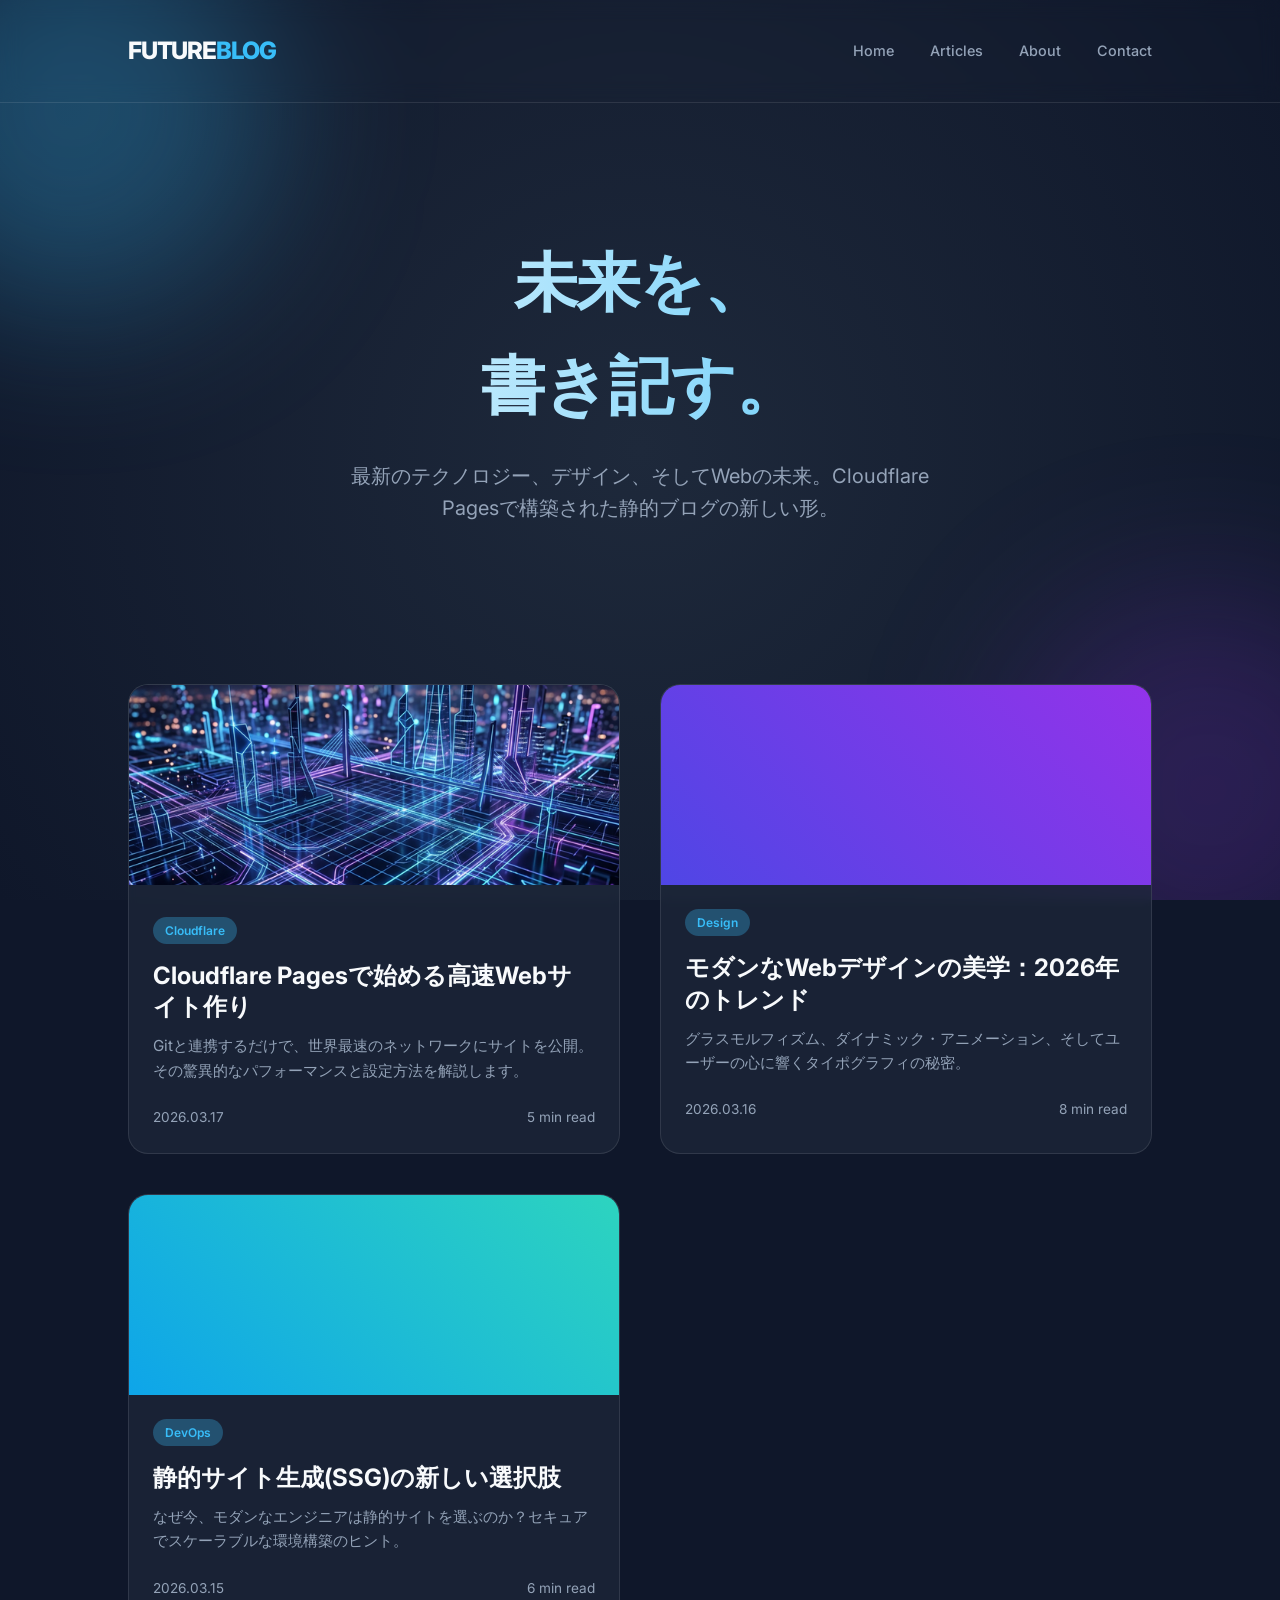
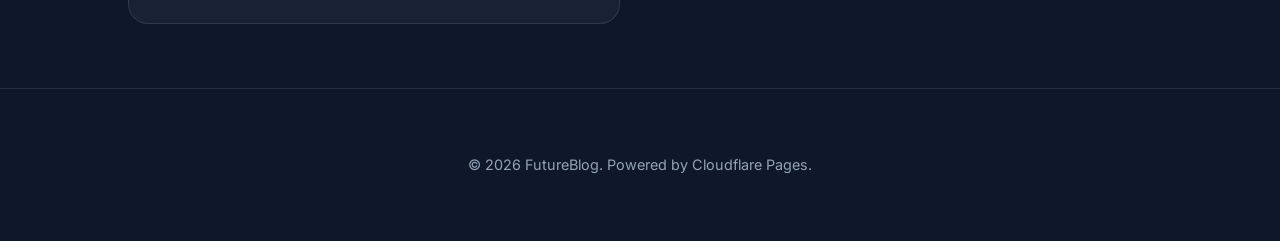
==== index.html @ a9544e0a "Initial commit of FutureBlog" ====
<!DOCTYPE html>
<html lang="ja">
<head>
    <meta charset="UTF-8">
    <meta name="viewport" content="width=device-width, initial-scale=1.0">
    <title>FutureBlog | 次世代のテックブログ</title>
    <meta name="description" content="最新のテクノロジーとデザインを融合させた、Cloudflare Pagesで構築された次世代のブログ。">
    <link rel="stylesheet" href="css/style.css">
</head>
<body>
    <div class="bg-blobs">
        <div class="blob" style="top: -10%; left: -10%;"></div>
        <div class="blob" style="bottom: -10%; right: -10%; background: rgba(147, 51, 234, 0.2);"></div>
    </div>

    <header>
        <a href="#" class="logo">FUTURE<span>BLOG</span></a>
        <nav>
            <a href="#">Home</a>
            <a href="#">Articles</a>
            <a href="#">About</a>
            <a href="#">Contact</a>
        </nav>
    </header>

    <section class="hero fade-in">
        <h1>未来を、<br>書き記す。</h1>
        <p>最新のテクノロジー、デザイン、そしてWebの未来。Cloudflare Pagesで構築された静的ブログの新しい形。</p>
    </section>

    <main class="container">
        <div class="grid">
            <!-- Article 1 -->
            <article class="card fade-in" style="animation-delay: 0.2s;" onclick="window.location.href='posts/first-post.html'">
                <img src="assets/images/hero.png" alt="テック記事" class="card-image">
                <div class="card-content">
                    <span class="card-tag">Cloudflare</span>
                    <h3>Cloudflare Pagesで始める高速Webサイト作り</h3>
                    <p>Gitと連携するだけで、世界最速のネットワークにサイトを公開。その驚異的なパフォーマンスと設定方法を解説します。</p>
                    <div class="card-footer">
                        <span>2026.03.17</span>
                        <span>5 min read</span>
                    </div>
                </div>
            </article>

            <!-- Article 2 -->
            <article class="card fade-in" style="animation-delay: 0.4s;">
                <div class="card-image" style="background: linear-gradient(45deg, #4f46e5, #9333ea);"></div>
                <div class="card-content">
                    <span class="card-tag">Design</span>
                    <h3>モダンなWebデザインの美学：2026年のトレンド</h3>
                    <p>グラスモルフィズム、ダイナミック・アニメーション、そしてユーザーの心に響くタイポグラフィの秘密。</p>
                    <div class="card-footer">
                        <span>2026.03.16</span>
                        <span>8 min read</span>
                    </div>
                </div>
            </article>

            <!-- Article 3 -->
            <article class="card fade-in" style="animation-delay: 0.6s;">
                <div class="card-image" style="background: linear-gradient(45deg, #0ea5e9, #2dd4bf);"></div>
                <div class="card-content">
                    <span class="card-tag">DevOps</span>
                    <h3>静的サイト生成(SSG)の新しい選択肢</h3>
                    <p>なぜ今、モダンなエンジニアは静的サイトを選ぶのか？セキュアでスケーラブルな環境構築のヒント。</p>
                    <div class="card-footer">
                        <span>2026.03.15</span>
                        <span>6 min read</span>
                    </div>
                </div>
            </article>
        </div>
    </main>

    <footer>
        <p>&copy; 2026 FutureBlog. Powered by Cloudflare Pages.</p>
    </footer>

    <script src="js/app.js"></script>
</body>
</html>
---- css/style.css ----
@import url('https://fonts.googleapis.com/css2?family=Inter:wght@300;400;600;800&display=swap');

:root {
    --bg-color: #0f172a;
    --surface-color: rgba(30, 41, 59, 0.7);
    --glass-border: rgba(255, 255, 255, 0.1);
    --accent-color: #38bdf8;
    --accent-glow: rgba(56, 189, 248, 0.3);
    --text-primary: #f8fafc;
    --text-secondary: #94a3b8;
    --transition-speed: 0.3s;
}

* {
    margin: 0;
    padding: 0;
    box-sizing: border-box;
}

body {
    font-family: 'Inter', sans-serif;
    background-color: var(--bg-color);
    color: var(--text-primary);
    line-height: 1.6;
    overflow-x: hidden;
}

/* Background Animation */
.bg-blobs {
    position: fixed;
    top: 0;
    left: 0;
    width: 100%;
    height: 100%;
    z-index: -1;
    overflow: hidden;
    background: radial-gradient(circle at 50% 50%, #1e293b 0%, #0f172a 100%);
}

.blob {
    position: absolute;
    width: 400px;
    height: 400px;
    background: var(--accent-glow);
    filter: blur(80px);
    border-radius: 50%;
    animation: move 20s infinite alternate;
}

@keyframes move {
    from { transform: translate(-10%, -10%) scale(1); }
    to { transform: translate(20%, 20%) scale(1.2); }
}

/* Layout */
header {
    padding: 2rem 10%;
    display: flex;
    justify-content: space-between;
    align-items: center;
    backdrop-filter: blur(10px);
    position: sticky;
    top: 0;
    z-index: 100;
    border-bottom: 1px solid var(--glass-border);
}

.logo {
    font-size: 1.5rem;
    font-weight: 800;
    letter-spacing: -0.05em;
    color: var(--text-primary);
    text-decoration: none;
}

.logo span {
    color: var(--accent-color);
}

nav a {
    color: var(--text-secondary);
    text-decoration: none;
    margin-left: 2rem;
    font-size: 0.9rem;
    font-weight: 500;
    transition: var(--transition-speed);
}

nav a:hover {
    color: var(--accent-color);
}

/* Hero */
.hero {
    padding: 8rem 10% 4rem;
    text-align: center;
}

.hero h1 {
    font-size: 4rem;
    font-weight: 800;
    margin-bottom: 1.5rem;
    letter-spacing: -0.02em;
    background: linear-gradient(to right, #fff, var(--accent-color));
    -webkit-background-clip: text;
    background-clip: text;
    -webkit-text-fill-color: transparent;
}

.hero p {
    font-size: 1.25rem;
    color: var(--text-secondary);
    max-width: 600px;
    margin: 0 auto 2rem;
}

/* Blog Grid */
.container {
    padding: 4rem 10%;
    max-width: 1400px;
    margin: 0 auto;
}

.grid {
    display: grid;
    grid-template-columns: repeat(auto-fill, minmax(350px, 1fr));
    gap: 2.5rem;
}

.card {
    background: var(--surface-color);
    border: 1px solid var(--glass-border);
    border-radius: 20px;
    overflow: hidden;
    transition: transform 0.4s cubic-bezier(0.175, 0.885, 0.32, 1.275), box-shadow 0.4s;
    backdrop-filter: blur(5px);
    cursor: pointer;
}

.card:hover {
    transform: translateY(-10px);
    box-shadow: 0 20px 40px rgba(0, 0, 0, 0.3), 0 0 20px var(--accent-glow);
    border-color: var(--accent-color);
}

.card-image {
    width: 100%;
    height: 200px;
    object-fit: cover;
    background: #1e293b; /* Placeholder color */
}

.card-content {
    padding: 1.5rem;
}

.card-tag {
    display: inline-block;
    padding: 0.25rem 0.75rem;
    background: var(--accent-glow);
    color: var(--accent-color);
    border-radius: 100px;
    font-size: 0.75rem;
    font-weight: 600;
    margin-bottom: 1rem;
}

.card h3 {
    font-size: 1.5rem;
    margin-bottom: 0.75rem;
    line-height: 1.3;
}

.card p {
    color: var(--text-secondary);
    font-size: 0.95rem;
    margin-bottom: 1.5rem;
}

.card-footer {
    display: flex;
    justify-content: space-between;
    align-items: center;
    color: var(--text-secondary);
    font-size: 0.85rem;
}

/* Footer */
footer {
    padding: 4rem 10%;
    text-align: center;
    border-top: 1px solid var(--glass-border);
    color: var(--text-secondary);
    font-size: 0.9rem;
}

/* Micro-animations */
.fade-in {
    opacity: 0;
    transform: translateY(20px);
    animation: fadeIn 0.8s forwards;
}

@keyframes fadeIn {
    to {
        opacity: 1;
        transform: translateY(0);
    }
}
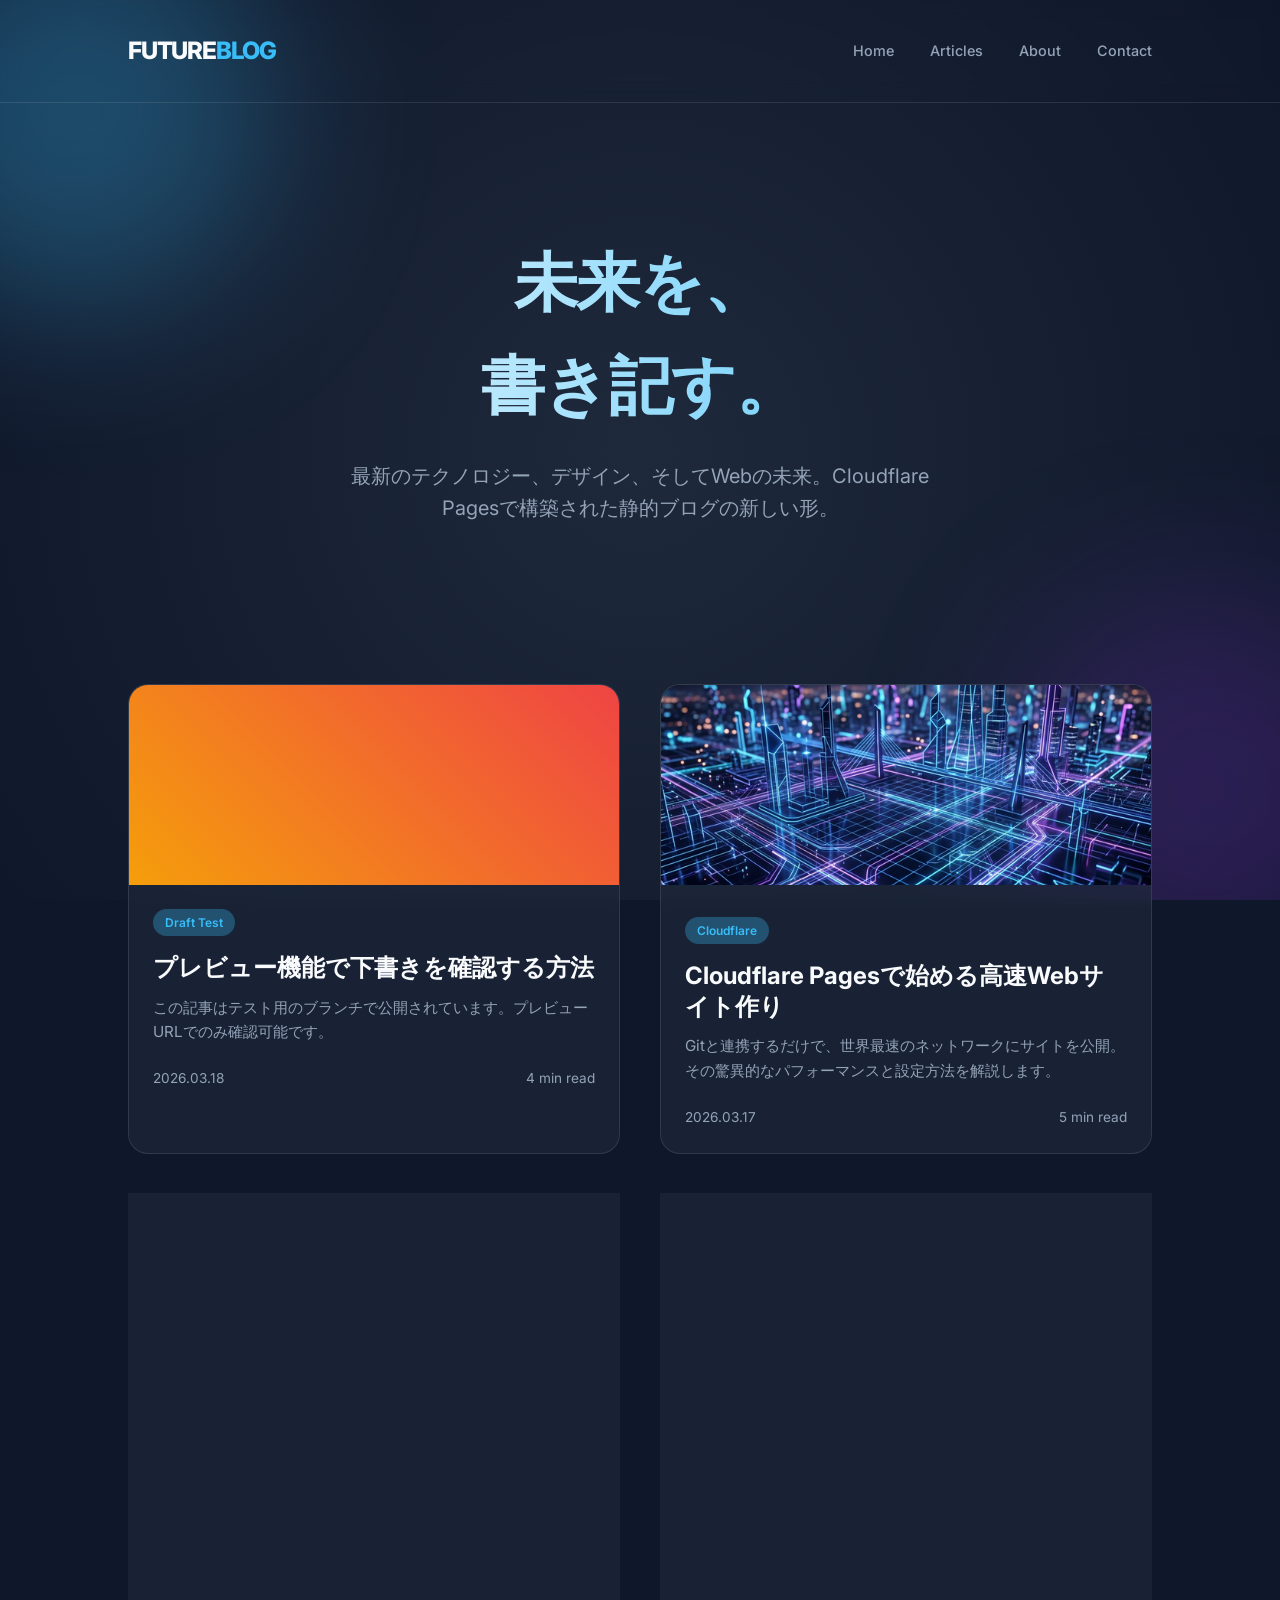
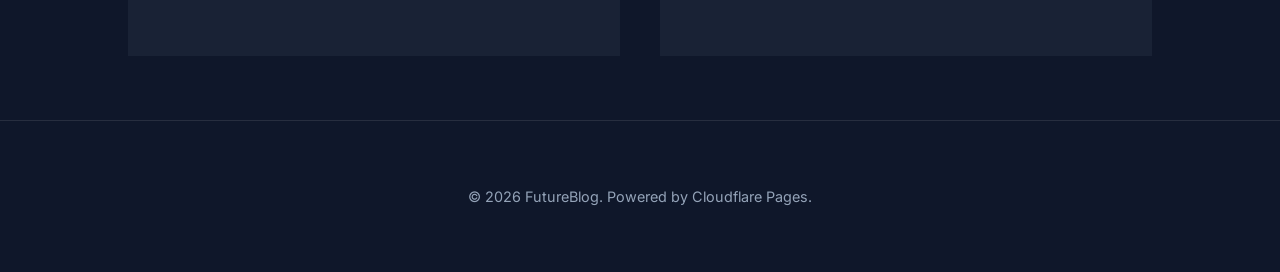
==== commit 399228ba: "Create second post on preview branch" ====
--- a/index.html
+++ b/index.html
@@ -31,6 +31,20 @@
     <main class="container">
         <div class="grid">
             <!-- Article 1 -->
+            <article class="card fade-in" style="animation-delay: 0.1s;" onclick="window.location.href='posts/second-post.html'">
+                <div class="card-image" style="background: linear-gradient(45deg, #f59e0b, #ef4444);"></div>
+                <div class="card-content">
+                    <span class="card-tag">Draft Test</span>
+                    <h3>プレビュー機能で下書きを確認する方法</h3>
+                    <p>この記事はテスト用のブランチで公開されています。プレビューURLでのみ確認可能です。</p>
+                    <div class="card-footer">
+                        <span>2026.03.18</span>
+                        <span>4 min read</span>
+                    </div>
+                </div>
+            </article>
+
+            <!-- Article 2 -->
             <article class="card fade-in" style="animation-delay: 0.2s;" onclick="window.location.href='posts/first-post.html'">
                 <img src="assets/images/hero.png" alt="テック記事" class="card-image">
                 <div class="card-content">
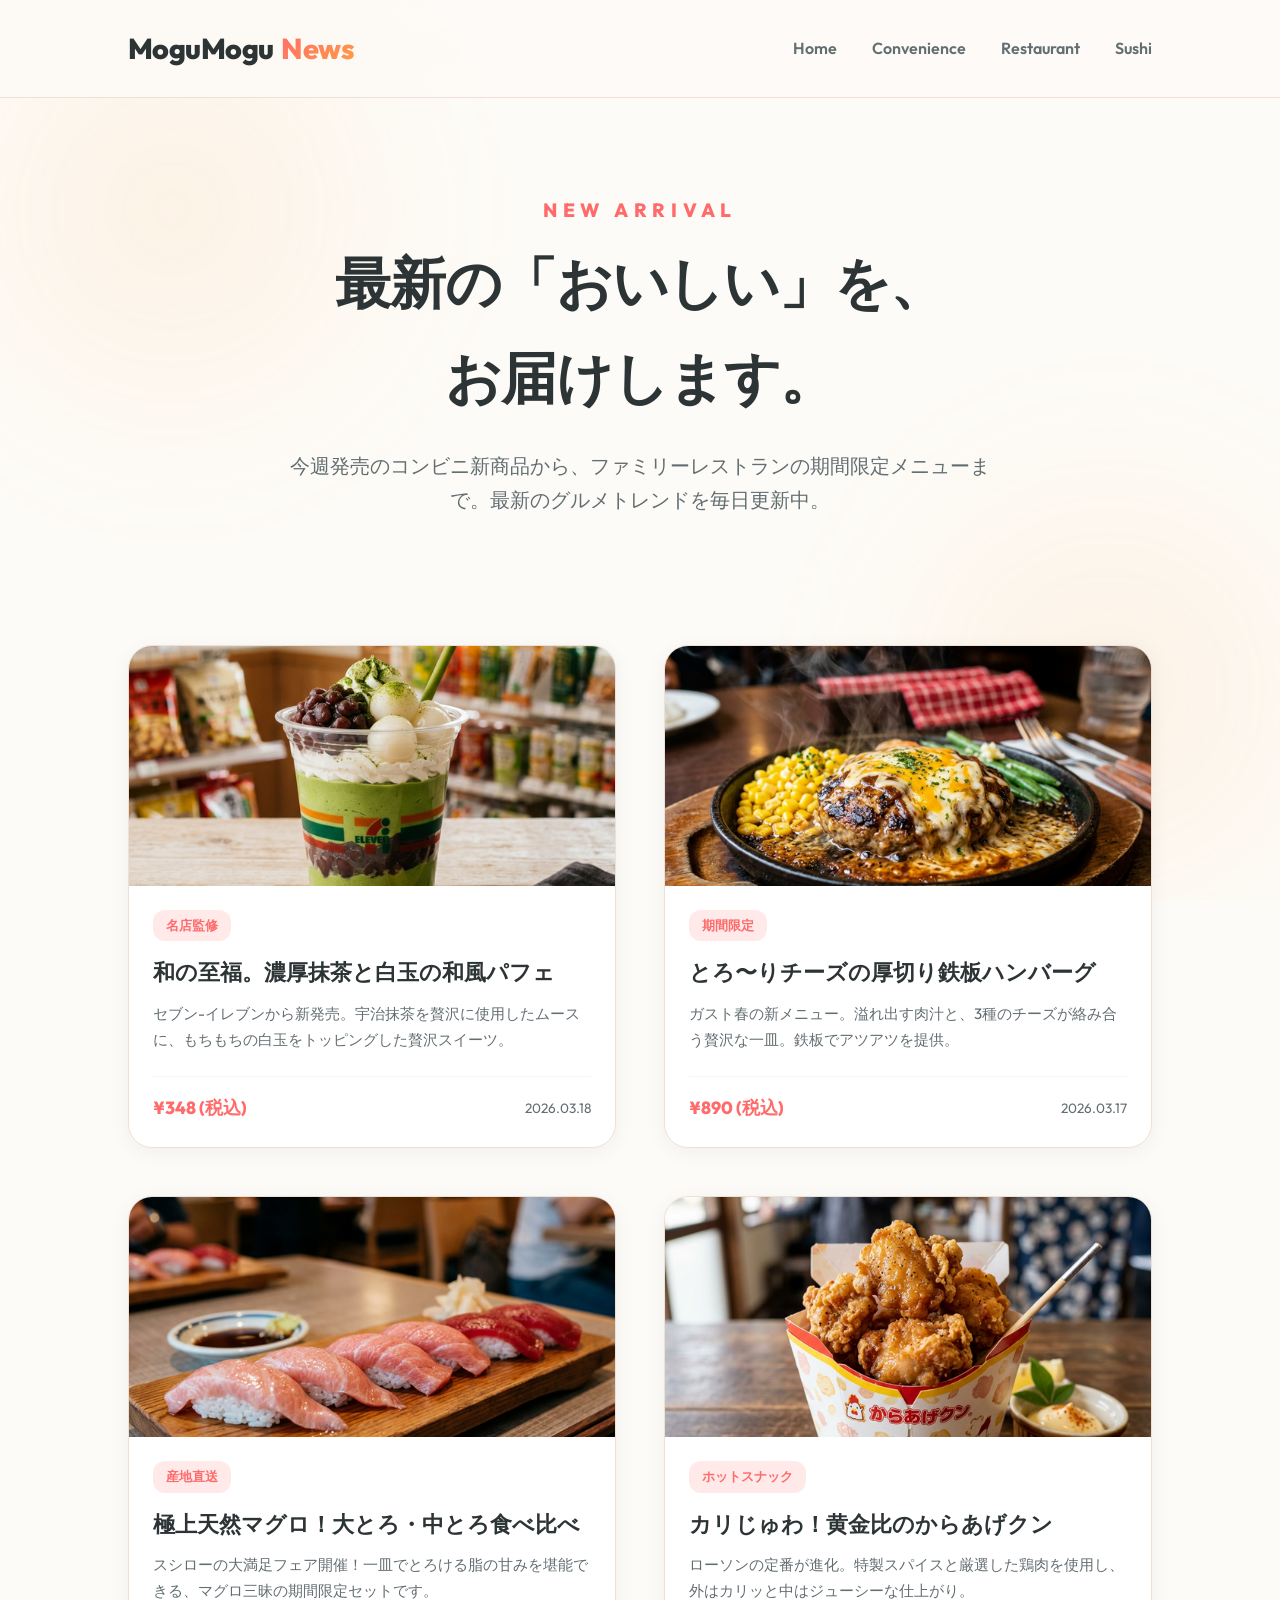
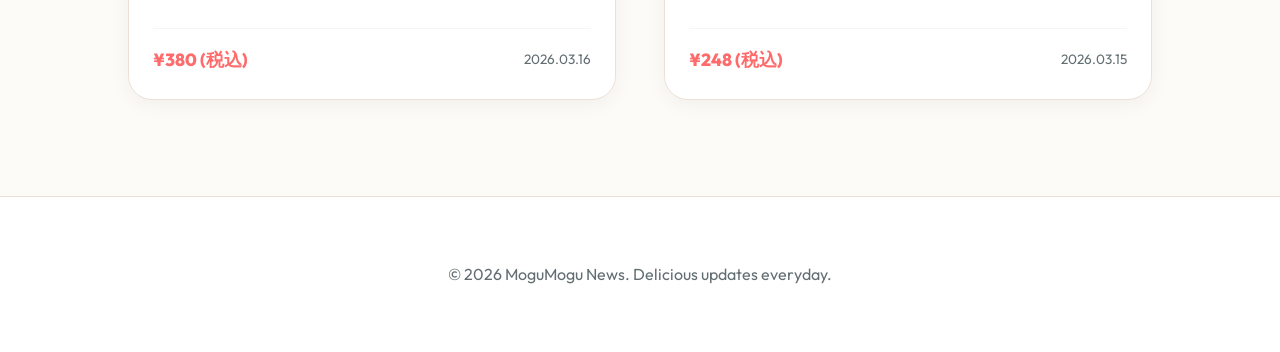
==== commit 105a5788: "Renew design and content for MoguMogu News (gourmet site)" ====
--- a/index.html
+++ b/index.html
@@ -3,85 +3,93 @@
 <head>
     <meta charset="UTF-8">
     <meta name="viewport" content="width=device-width, initial-scale=1.0">
-    <title>FutureBlog | 次世代のテックブログ</title>
-    <meta name="description" content="最新のテクノロジーとデザインを融合させた、Cloudflare Pagesで構築された次世代のブログ。">
+    <title>MoguMogu News | コンビニ・外食の新メニュー情報</title>
+    <meta name="description" content="コンビニの新感覚スイーツから、ファミレス・回転寿司の最新メニューまで。今日食べたい「おいしい」が見つかるグルメメディア。">
     <link rel="stylesheet" href="css/style.css">
 </head>
 <body>
     <div class="bg-blobs">
         <div class="blob" style="top: -10%; left: -10%;"></div>
-        <div class="blob" style="bottom: -10%; right: -10%; background: rgba(147, 51, 234, 0.2);"></div>
+        <div class="blob" style="bottom: -10%; right: -10%;"></div>
     </div>
 
     <header>
-        <a href="#" class="logo">FUTURE<span>BLOG</span></a>
+        <a href="index.html" class="logo">MoguMogu<span>News</span></a>
         <nav>
             <a href="#">Home</a>
-            <a href="#">Articles</a>
-            <a href="#">About</a>
-            <a href="#">Contact</a>
+            <a href="#">Convenience</a>
+            <a href="#">Restaurant</a>
+            <a href="#">Sushi</a>
         </nav>
     </header>
 
     <section class="hero fade-in">
-        <h1>未来を、<br>書き記す。</h1>
-        <p>最新のテクノロジー、デザイン、そしてWebの未来。Cloudflare Pagesで構築された静的ブログの新しい形。</p>
+        <h1><span>New Arrival</span>最新の「おいしい」を、<br>お届けします。</h1>
+        <p>今週発売のコンビニ新商品から、ファミリーレストランの期間限定メニューまで。最新のグルメトレンドを毎日更新中。</p>
     </section>
 
     <main class="container">
         <div class="grid">
-            <!-- Article 1 -->
+            <!-- Product 1 -->
             <article class="card fade-in" style="animation-delay: 0.1s;" onclick="window.location.href='posts/second-post.html'">
-                <div class="card-image" style="background: linear-gradient(45deg, #f59e0b, #ef4444);"></div>
+                <div class="card-image-wrapper">
+                    <img src="assets/images/matcha_parfait.png" alt="抹茶パフェ" class="card-image">
+                </div>
                 <div class="card-content">
-                    <span class="card-tag">Draft Test</span>
-                    <h3>プレビュー機能で下書きを確認する方法</h3>
-                    <p>この記事はテスト用のブランチで公開されています。プレビューURLでのみ確認可能です。</p>
+                    <span class="card-tag">名店監修</span>
+                    <h3>和の至福。濃厚抹茶と白玉の和風パフェ</h3>
+                    <p>セブン-イレブンから新発売。宇治抹茶を贅沢に使用したムースに、もちもちの白玉をトッピングした贅沢スイーツ。</p>
                     <div class="card-footer">
+                        <span class="price">¥348 (税込)</span>
                         <span>2026.03.18</span>
-                        <span>4 min read</span>
                     </div>
                 </div>
             </article>
 
-            <!-- Article 2 -->
+            <!-- Product 2 -->
             <article class="card fade-in" style="animation-delay: 0.2s;" onclick="window.location.href='posts/first-post.html'">
-                <img src="assets/images/hero.png" alt="テック記事" class="card-image">
+                <div class="card-image-wrapper">
+                    <img src="assets/images/hamburger_steak.png" alt="鉄板ハンバーグ" class="card-image">
+                </div>
                 <div class="card-content">
-                    <span class="card-tag">Cloudflare</span>
-                    <h3>Cloudflare Pagesで始める高速Webサイト作り</h3>
-                    <p>Gitと連携するだけで、世界最速のネットワークにサイトを公開。その驚異的なパフォーマンスと設定方法を解説します。</p>
+                    <span class="card-tag">期間限定</span>
+                    <h3>とろ〜りチーズの厚切り鉄板ハンバーグ</h3>
+                    <p>ガスト春の新メニュー。溢れ出す肉汁と、3種のチーズが絡み合う贅沢な一皿。鉄板でアツアツを提供。</p>
                     <div class="card-footer">
+                        <span class="price">¥890 (税込)</span>
                         <span>2026.03.17</span>
-                        <span>5 min read</span>
                     </div>
                 </div>
             </article>
 
-            <!-- Article 2 -->
-            <article class="card fade-in" style="animation-delay: 0.4s;">
-                <div class="card-image" style="background: linear-gradient(45deg, #4f46e5, #9333ea);"></div>
+            <!-- Product 3 -->
+            <article class="card fade-in" style="animation-delay: 0.3s;">
+                <div class="card-image-wrapper">
+                    <img src="assets/images/tuna_sushi.png" alt="マグロづくし" class="card-image">
+                </div>
                 <div class="card-content">
-                    <span class="card-tag">Design</span>
-                    <h3>モダンなWebデザインの美学：2026年のトレンド</h3>
-                    <p>グラスモルフィズム、ダイナミック・アニメーション、そしてユーザーの心に響くタイポグラフィの秘密。</p>
+                    <span class="card-tag">産地直送</span>
+                    <h3>極上天然マグロ！大とろ・中とろ食べ比べ</h3>
+                    <p>スシローの大満足フェア開催！一皿でとろける脂の甘みを堪能できる、マグロ三昧の期間限定セットです。</p>
                     <div class="card-footer">
+                        <span class="price">¥380 (税込)</span>
                         <span>2026.03.16</span>
-                        <span>8 min read</span>
                     </div>
                 </div>
             </article>
 
-            <!-- Article 3 -->
-            <article class="card fade-in" style="animation-delay: 0.6s;">
-                <div class="card-image" style="background: linear-gradient(45deg, #0ea5e9, #2dd4bf);"></div>
+            <!-- Product 4 -->
+            <article class="card fade-in" style="animation-delay: 0.4s;">
+                <div class="card-image-wrapper">
+                    <img src="assets/images/fried_chicken.png" alt="からあげクン" class="card-image">
+                </div>
                 <div class="card-content">
-                    <span class="card-tag">DevOps</span>
-                    <h3>静的サイト生成(SSG)の新しい選択肢</h3>
-                    <p>なぜ今、モダンなエンジニアは静的サイトを選ぶのか？セキュアでスケーラブルな環境構築のヒント。</p>
+                    <span class="card-tag">ホットスナック</span>
+                    <h3>カリじゅわ！黄金比のからあげクン</h3>
+                    <p>ローソンの定番が進化。特製スパイスと厳選した鶏肉を使用し、外はカリッと中はジューシーな仕上がり。</p>
                     <div class="card-footer">
+                        <span class="price">¥248 (税込)</span>
                         <span>2026.03.15</span>
-                        <span>6 min read</span>
                     </div>
                 </div>
             </article>
@@ -89,7 +97,7 @@
     </main>
 
     <footer>
-        <p>&copy; 2026 FutureBlog. Powered by Cloudflare Pages.</p>
+        <p>&copy; 2026 MoguMogu News. Delicious updates everyday.</p>
     </footer>
 
     <script src="js/app.js"></script>
--- a/css/style.css
+++ b/css/style.css
@@ -1,13 +1,14 @@
-@import url('https://fonts.googleapis.com/css2?family=Inter:wght@300;400;600;800&display=swap');
+@import url('https://fonts.googleapis.com/css2?family=Outfit:wght@300;400;600;800&family=Noto+Sans+JP:wght@400;700&display=swap');
 
 :root {
-    --bg-color: #0f172a;
-    --surface-color: rgba(30, 41, 59, 0.7);
-    --glass-border: rgba(255, 255, 255, 0.1);
-    --accent-color: #38bdf8;
-    --accent-glow: rgba(56, 189, 248, 0.3);
-    --text-primary: #f8fafc;
-    --text-secondary: #94a3b8;
+    --bg-color: #fdfbf7;
+    --surface-color: #ffffff;
+    --border-color: #eee0d5;
+    --accent-color: #ff6b6b;
+    --accent-secondary: #ff9f43;
+    --accent-glow: rgba(255, 107, 107, 0.15);
+    --text-primary: #2d3436;
+    --text-secondary: #636e72;
     --transition-speed: 0.3s;
 }
 
@@ -18,14 +19,14 @@
 }
 
 body {
-    font-family: 'Inter', sans-serif;
+    font-family: 'Outfit', 'Noto+Sans+JP', sans-serif;
     background-color: var(--bg-color);
     color: var(--text-primary);
-    line-height: 1.6;
+    line-height: 1.7;
     overflow-x: hidden;
 }
 
-/* Background Animation */
+/* Background Elements */
 .bg-blobs {
     position: fixed;
     top: 0;
@@ -34,55 +35,62 @@
     height: 100%;
     z-index: -1;
     overflow: hidden;
-    background: radial-gradient(circle at 50% 50%, #1e293b 0%, #0f172a 100%);
 }
 
 .blob {
     position: absolute;
-    width: 400px;
-    height: 400px;
-    background: var(--accent-glow);
-    filter: blur(80px);
+    width: 600px;
+    height: 600px;
+    background: radial-gradient(circle, rgba(255, 159, 67, 0.1) 0%, transparent 70%);
+    filter: blur(50px);
     border-radius: 50%;
-    animation: move 20s infinite alternate;
+    animation: move 25s infinite alternate;
 }
 
 @keyframes move {
-    from { transform: translate(-10%, -10%) scale(1); }
-    to { transform: translate(20%, 20%) scale(1.2); }
+    from { transform: translate(-10%, -10%) rotate(0deg); }
+    to { transform: translate(15%, 15%) rotate(180deg); }
 }
 
 /* Layout */
 header {
-    padding: 2rem 10%;
+    padding: 1.5rem 10%;
     display: flex;
     justify-content: space-between;
     align-items: center;
-    backdrop-filter: blur(10px);
+    background: rgba(253, 251, 247, 0.8);
+    backdrop-filter: blur(15px);
     position: sticky;
     top: 0;
     z-index: 100;
-    border-bottom: 1px solid var(--glass-border);
+    border-bottom: 1px solid var(--border-color);
 }
 
 .logo {
-    font-size: 1.5rem;
+    font-size: 1.8rem;
     font-weight: 800;
-    letter-spacing: -0.05em;
+    letter-spacing: -0.02em;
     color: var(--text-primary);
     text-decoration: none;
+    display: flex;
+    align-items: center;
+    gap: 0.5rem;
 }
 
 .logo span {
     color: var(--accent-color);
+    background: linear-gradient(135deg, var(--accent-color), var(--accent-secondary));
+    -webkit-background-clip: text;
+    background-clip: text;
+    -webkit-text-fill-color: transparent;
 }
 
 nav a {
     color: var(--text-secondary);
     text-decoration: none;
     margin-left: 2rem;
-    font-size: 0.9rem;
-    font-weight: 500;
+    font-size: 1rem;
+    font-weight: 600;
     transition: var(--transition-speed);
 }
 
@@ -92,62 +100,79 @@
 
 /* Hero */
 .hero {
-    padding: 8rem 10% 4rem;
+    padding: 6rem 10% 4rem;
     text-align: center;
 }
 
 .hero h1 {
-    font-size: 4rem;
+    font-size: 3.5rem;
     font-weight: 800;
     margin-bottom: 1.5rem;
     letter-spacing: -0.02em;
-    background: linear-gradient(to right, #fff, var(--accent-color));
-    -webkit-background-clip: text;
-    background-clip: text;
-    -webkit-text-fill-color: transparent;
+    color: var(--text-primary);
+}
+
+.hero h1 span {
+    display: block;
+    font-size: 1.2rem;
+    color: var(--accent-color);
+    text-transform: uppercase;
+    letter-spacing: 0.3em;
+    margin-bottom: 0.5rem;
 }
 
 .hero p {
     font-size: 1.25rem;
     color: var(--text-secondary);
-    max-width: 600px;
+    max-width: 700px;
     margin: 0 auto 2rem;
 }
 
 /* Blog Grid */
 .container {
-    padding: 4rem 10%;
+    padding: 2rem 10% 6rem;
     max-width: 1400px;
     margin: 0 auto;
 }
 
 .grid {
     display: grid;
-    grid-template-columns: repeat(auto-fill, minmax(350px, 1fr));
-    gap: 2.5rem;
+    grid-template-columns: repeat(auto-fill, minmax(320px, 1fr));
+    gap: 3rem;
 }
 
 .card {
     background: var(--surface-color);
-    border: 1px solid var(--glass-border);
-    border-radius: 20px;
+    border: 1px solid var(--border-color);
+    border-radius: 24px;
     overflow: hidden;
-    transition: transform 0.4s cubic-bezier(0.175, 0.885, 0.32, 1.275), box-shadow 0.4s;
-    backdrop-filter: blur(5px);
+    transition: all 0.4s cubic-bezier(0.165, 0.84, 0.44, 1);
     cursor: pointer;
+    box-shadow: 0 4px 20px rgba(0, 0, 0, 0.05);
 }
 
 .card:hover {
-    transform: translateY(-10px);
-    box-shadow: 0 20px 40px rgba(0, 0, 0, 0.3), 0 0 20px var(--accent-glow);
+    transform: translateY(-8px);
+    box-shadow: 0 20px 40px rgba(0, 0, 0, 0.08);
     border-color: var(--accent-color);
+}
+
+.card-image-wrapper {
+    width: 100%;
+    height: 240px;
+    overflow: hidden;
+    position: relative;
 }
 
 .card-image {
     width: 100%;
-    height: 200px;
+    height: 100%;
     object-fit: cover;
-    background: #1e293b; /* Placeholder color */
+    transition: transform 0.6s;
+}
+
+.card:hover .card-image {
+    transform: scale(1.05);
 }
 
 .card-content {
@@ -156,25 +181,30 @@
 
 .card-tag {
     display: inline-block;
-    padding: 0.25rem 0.75rem;
+    padding: 0.3rem 0.8rem;
     background: var(--accent-glow);
     color: var(--accent-color);
-    border-radius: 100px;
-    font-size: 0.75rem;
-    font-weight: 600;
+    border-radius: 12px;
+    font-size: 0.8rem;
+    font-weight: 700;
     margin-bottom: 1rem;
 }
 
 .card h3 {
-    font-size: 1.5rem;
+    font-size: 1.4rem;
     margin-bottom: 0.75rem;
-    line-height: 1.3;
+    line-height: 1.4;
+    font-weight: 700;
 }
 
 .card p {
     color: var(--text-secondary);
     font-size: 0.95rem;
     margin-bottom: 1.5rem;
+    display: -webkit-box;
+    -webkit-line-clamp: 2;
+    -webkit-box-orient: vertical;
+    overflow: hidden;
 }
 
 .card-footer {
@@ -183,22 +213,30 @@
     align-items: center;
     color: var(--text-secondary);
     font-size: 0.85rem;
+    padding-top: 1rem;
+    border-top: 1px solid #f5f5f5;
+}
+
+.price {
+    font-weight: 800;
+    color: var(--accent-color);
+    font-size: 1.1rem;
 }
 
 /* Footer */
 footer {
     padding: 4rem 10%;
     text-align: center;
-    border-top: 1px solid var(--glass-border);
-    color: var(--text-secondary);
-    font-size: 0.9rem;
+    background: #fff;
+    border-top: 1px solid var(--border-color);
+    color: var(--text-secondary);
 }
 
 /* Micro-animations */
 .fade-in {
     opacity: 0;
-    transform: translateY(20px);
-    animation: fadeIn 0.8s forwards;
+    transform: translateY(30px);
+    animation: fadeIn 0.8s forwards ease-out;
 }
 
 @keyframes fadeIn {
@@ -207,3 +245,88 @@
         transform: translateY(0);
     }
 }
+
+@media (max-width: 768px) {
+    .hero h1 { font-size: 2.5rem; }
+    header { padding: 1rem 5%; }
+    .container { padding: 2rem 5%; }
+    .grid { gap: 2rem; }
+}
+
+/* Post Page Styles */
+.post-container {
+    max-width: 900px;
+    margin: 4rem auto;
+    padding: 0 5%;
+}
+
+.post-header {
+    margin-bottom: 3rem;
+    text-align: center;
+}
+
+.post-header h1 {
+    font-size: 3rem;
+    margin: 1rem 0;
+    line-height: 1.2;
+    color: var(--text-primary);
+}
+
+.post-image-hero {
+    width: 100%;
+    height: 500px;
+    object-fit: cover;
+    border-radius: 32px;
+    margin-bottom: 3rem;
+    box-shadow: 0 20px 40px rgba(0, 0, 0, 0.1);
+    display: block;
+}
+
+.post-meta {
+    color: var(--text-secondary);
+    font-size: 1rem;
+    margin-bottom: 1rem;
+}
+
+.post-content {
+    font-size: 1.15rem;
+    line-height: 1.9;
+    color: var(--text-primary);
+    background: #fff;
+    padding: 3rem;
+    border-radius: 32px;
+    border: 1px solid var(--border-color);
+}
+
+.post-content h2, .post-content h3 {
+    margin: 2.5rem 0 1.5rem;
+    color: var(--accent-color);
+    font-weight: 700;
+}
+
+.post-content p {
+    margin-bottom: 1.5rem;
+}
+
+.back-link {
+    display: inline-flex;
+    align-items: center;
+    margin-top: 3rem;
+    color: var(--text-secondary);
+    text-decoration: none;
+    font-weight: 600;
+    transition: var(--transition-speed);
+    gap: 0.5rem;
+}
+
+.back-link:hover {
+    color: var(--accent-color);
+    transform: translateX(-5px);
+}
+
+@media (max-width: 768px) {
+    .post-header h1 { font-size: 2rem; }
+    .post-image-hero { height: 300px; }
+    .post-content { padding: 2rem 1.5rem; }
+}
+
